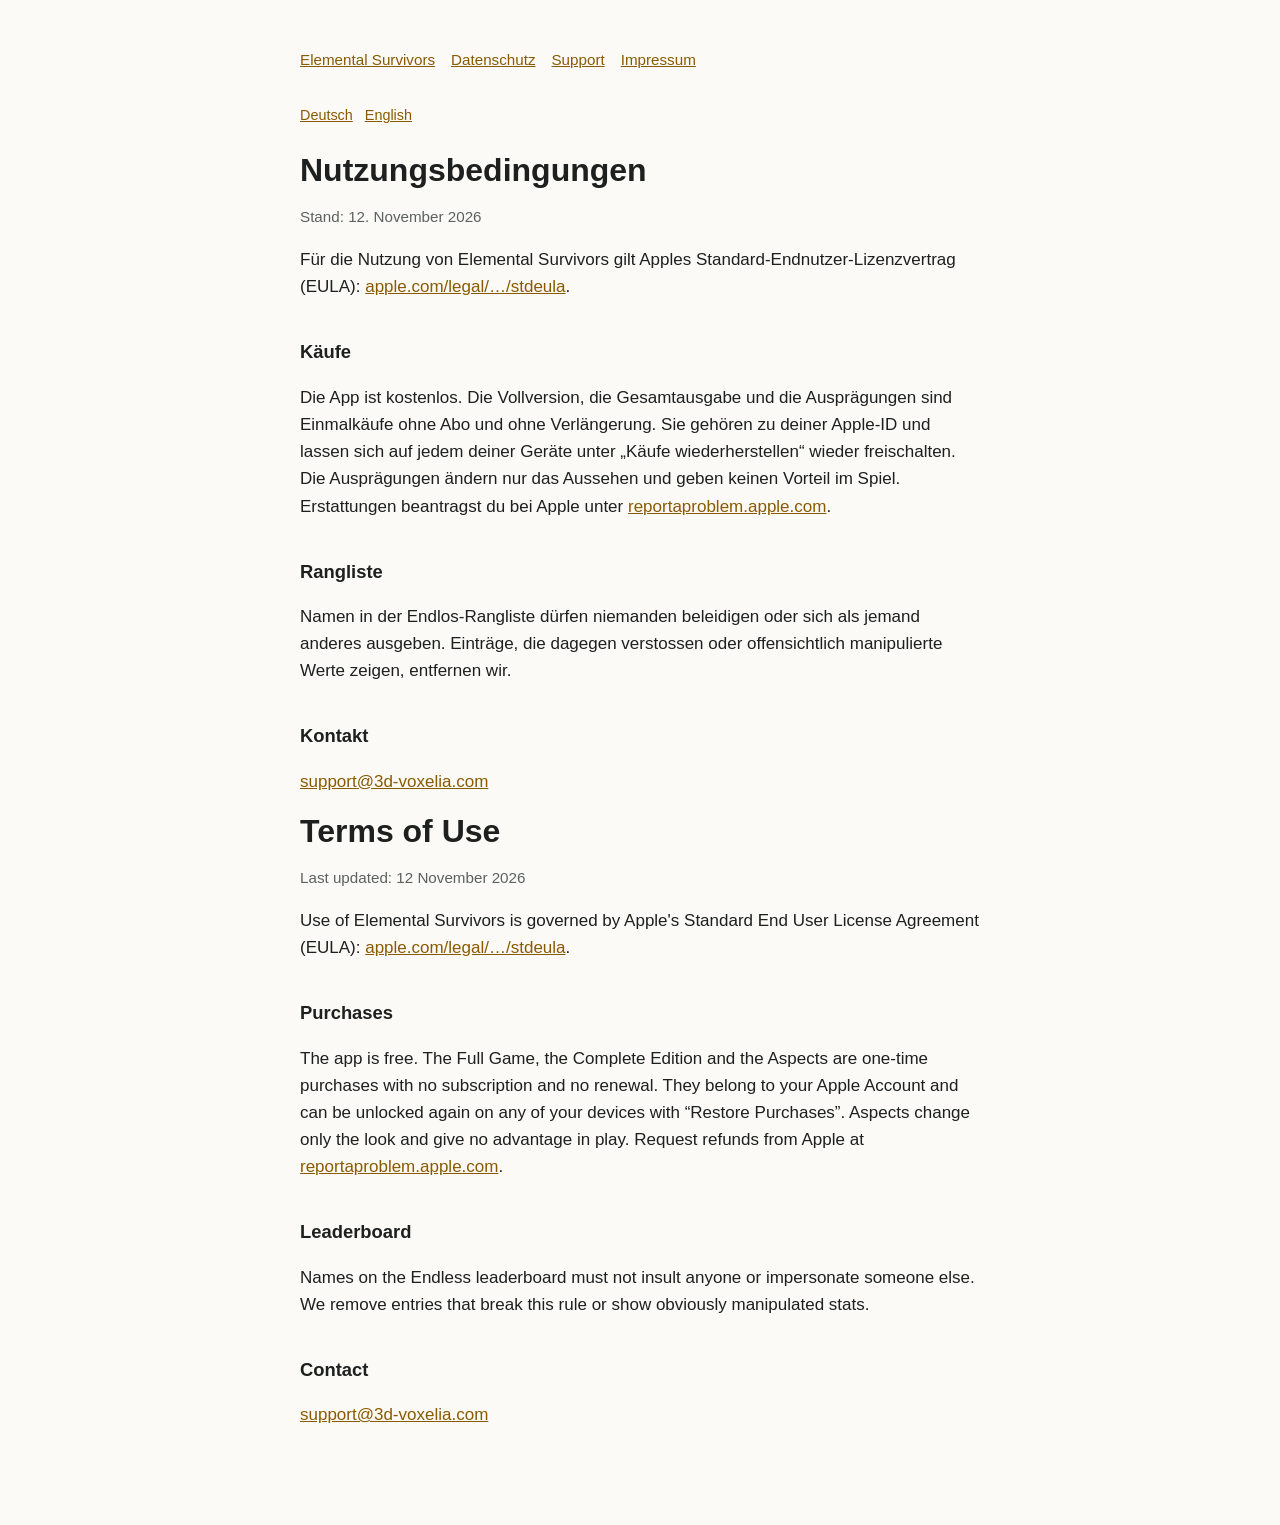
==== terms.html @ 25c73297 "Legal-Seiten" ====
<!doctype html>
<html lang="de">
<head>
<meta charset="utf-8"><meta name="viewport" content="width=device-width,initial-scale=1">
<title>Elemental Survivors – Nutzungsbedingungen / Terms</title><link rel="stylesheet" href="style.css">
</head>
<body><main>
<nav><a href="index.html">Elemental Survivors</a><a href="privacy.html">Datenschutz</a><a href="support.html">Support</a><a href="impressum.html">Impressum</a></nav>
<div class="lang"><a href="#de">Deutsch</a><a href="#en">English</a></div>

<section id="de">
<h1>Nutzungsbedingungen</h1>
<p class="muted">Stand: 12. November 2026</p>
<p>Für die Nutzung von Elemental Survivors gilt Apples Standard-Endnutzer-Lizenzvertrag (EULA): <a href="https://www.apple.com/legal/internet-services/itunes/dev/stdeula/">apple.com/legal/…/stdeula</a>.</p>
<h2>Käufe</h2>
<p>Die App ist kostenlos. Die Vollversion, die Gesamtausgabe und die Ausprägungen sind Einmalkäufe ohne Abo und ohne Verlängerung. Sie gehören zu deiner Apple-ID und lassen sich auf jedem deiner Geräte unter „Käufe wiederherstellen“ wieder freischalten. Die Ausprägungen ändern nur das Aussehen und geben keinen Vorteil im Spiel. Erstattungen beantragst du bei Apple unter <a href="https://reportaproblem.apple.com">reportaproblem.apple.com</a>.</p>
<h2>Rangliste</h2>
<p>Namen in der Endlos-Rangliste dürfen niemanden beleidigen oder sich als jemand anderes ausgeben. Einträge, die dagegen verstossen oder offensichtlich manipulierte Werte zeigen, entfernen wir.</p>
<h2>Kontakt</h2>
<p><a href="mailto:support@3d-voxelia.com">support@3d-voxelia.com</a></p>
</section>

<section id="en">
<h1>Terms of Use</h1>
<p class="muted">Last updated: 12 November 2026</p>
<p>Use of Elemental Survivors is governed by Apple's Standard End User License Agreement (EULA): <a href="https://www.apple.com/legal/internet-services/itunes/dev/stdeula/">apple.com/legal/…/stdeula</a>.</p>
<h2>Purchases</h2>
<p>The app is free. The Full Game, the Complete Edition and the Aspects are one-time purchases with no subscription and no renewal. They belong to your Apple Account and can be unlocked again on any of your devices with “Restore Purchases”. Aspects change only the look and give no advantage in play. Request refunds from Apple at <a href="https://reportaproblem.apple.com">reportaproblem.apple.com</a>.</p>
<h2>Leaderboard</h2>
<p>Names on the Endless leaderboard must not insult anyone or impersonate someone else. We remove entries that break this rule or show obviously manipulated stats.</p>
<h2>Contact</h2>
<p><a href="mailto:support@3d-voxelia.com">support@3d-voxelia.com</a></p>
</section>
</main></body>
</html>
---- style.css ----
:root{--bg:#fbfaf7;--ink:#1d201f;--muted:#5b625f;--accent:#8a5a00;--line:#e4e1da;--card:#ffffff}
@media (prefers-color-scheme:dark){:root{--accent:#dbbb71;--bg:#121413;--ink:#ecefed;--muted:#a3aaa6;--line:#2a2e2c;--card:#1a1d1c}}
*{box-sizing:border-box}
body{margin:0;background:var(--bg);color:var(--ink);font:17px/1.6 -apple-system,BlinkMacSystemFont,"Segoe UI",sans-serif}
main{max-width:720px;margin:0 auto;padding:48px 20px 80px}
h1{font-size:2rem;line-height:1.2;margin:0 0 .25em}
h2{font-size:1.15rem;margin:2em 0 .4em}
p,li{color:var(--ink)} .muted{color:var(--muted);font-size:.95rem}
a{color:var(--accent)}
nav{display:flex;gap:16px;flex-wrap:wrap;margin-bottom:32px;font-size:.95rem}
.lang{display:flex;gap:12px;font-size:.9rem;margin:8px 0 24px}
.card{background:var(--card);border:1px solid var(--line);border-radius:14px;padding:16px 18px}
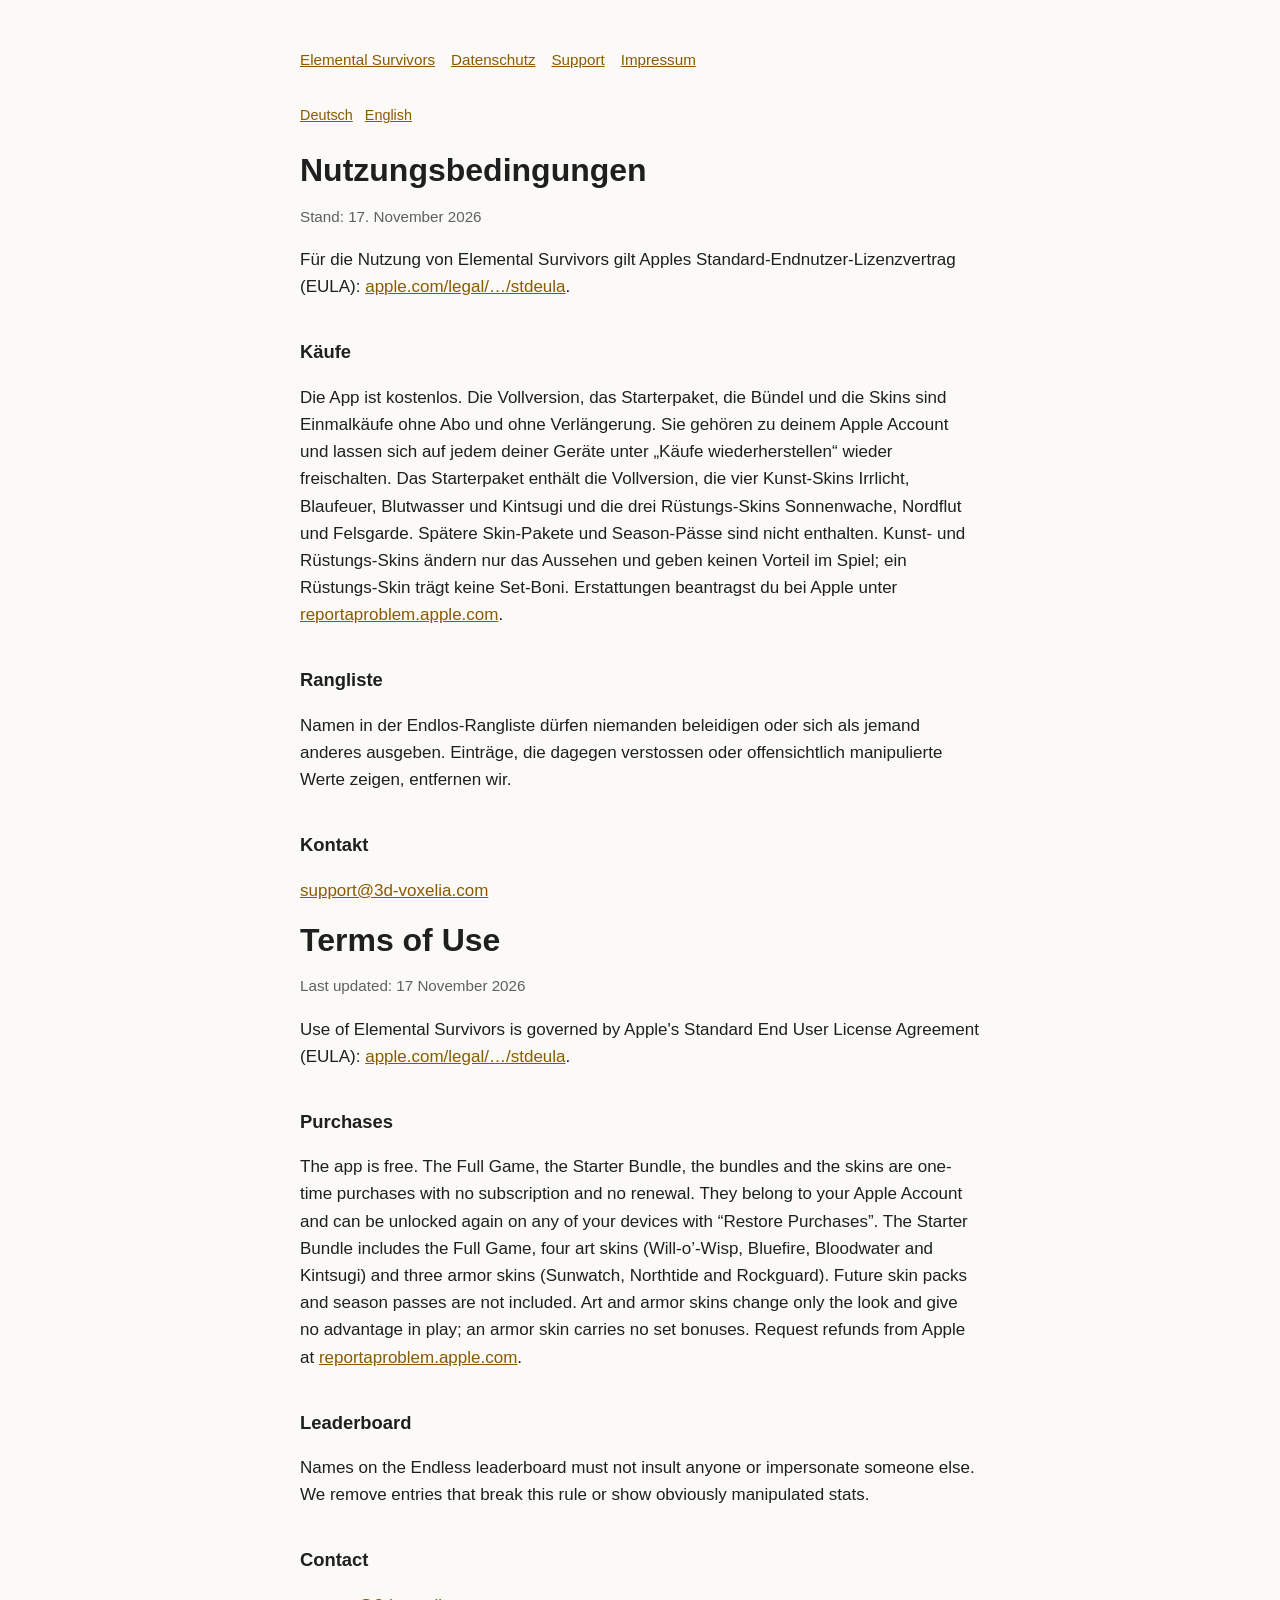
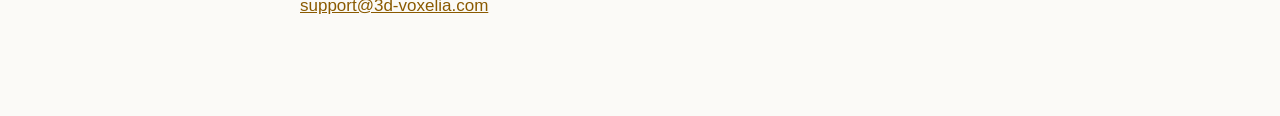
==== commit b8bfe2dd: "Name what is sold as the shop does: Starterpaket, bundles, art skins and armor skins; an armor skin " ====
--- a/terms.html
+++ b/terms.html
@@ -10,10 +10,10 @@
 
 <section id="de">
 <h1>Nutzungsbedingungen</h1>
-<p class="muted">Stand: 12. November 2026</p>
+<p class="muted">Stand: 17. November 2026</p>
 <p>Für die Nutzung von Elemental Survivors gilt Apples Standard-Endnutzer-Lizenzvertrag (EULA): <a href="https://www.apple.com/legal/internet-services/itunes/dev/stdeula/">apple.com/legal/…/stdeula</a>.</p>
 <h2>Käufe</h2>
-<p>Die App ist kostenlos. Die Vollversion, die Gesamtausgabe und die Ausprägungen sind Einmalkäufe ohne Abo und ohne Verlängerung. Sie gehören zu deiner Apple-ID und lassen sich auf jedem deiner Geräte unter „Käufe wiederherstellen“ wieder freischalten. Die Ausprägungen ändern nur das Aussehen und geben keinen Vorteil im Spiel. Erstattungen beantragst du bei Apple unter <a href="https://reportaproblem.apple.com">reportaproblem.apple.com</a>.</p>
+<p>Die App ist kostenlos. Die Vollversion, das Starterpaket, die Bündel und die Skins sind Einmalkäufe ohne Abo und ohne Verlängerung. Sie gehören zu deinem Apple Account und lassen sich auf jedem deiner Geräte unter „Käufe wiederherstellen“ wieder freischalten. Das Starterpaket enthält die Vollversion, die vier Kunst-Skins Irrlicht, Blaufeuer, Blutwasser und Kintsugi und die drei Rüstungs-Skins Sonnenwache, Nordflut und Felsgarde. Spätere Skin-Pakete und Season-Pässe sind nicht enthalten. Kunst- und Rüstungs-Skins ändern nur das Aussehen und geben keinen Vorteil im Spiel; ein Rüstungs-Skin trägt keine Set-Boni. Erstattungen beantragst du bei Apple unter <a href="https://reportaproblem.apple.com">reportaproblem.apple.com</a>.</p>
 <h2>Rangliste</h2>
 <p>Namen in der Endlos-Rangliste dürfen niemanden beleidigen oder sich als jemand anderes ausgeben. Einträge, die dagegen verstossen oder offensichtlich manipulierte Werte zeigen, entfernen wir.</p>
 <h2>Kontakt</h2>
@@ -22,10 +22,10 @@
 
 <section id="en">
 <h1>Terms of Use</h1>
-<p class="muted">Last updated: 12 November 2026</p>
+<p class="muted">Last updated: 17 November 2026</p>
 <p>Use of Elemental Survivors is governed by Apple's Standard End User License Agreement (EULA): <a href="https://www.apple.com/legal/internet-services/itunes/dev/stdeula/">apple.com/legal/…/stdeula</a>.</p>
 <h2>Purchases</h2>
-<p>The app is free. The Full Game, the Complete Edition and the Aspects are one-time purchases with no subscription and no renewal. They belong to your Apple Account and can be unlocked again on any of your devices with “Restore Purchases”. Aspects change only the look and give no advantage in play. Request refunds from Apple at <a href="https://reportaproblem.apple.com">reportaproblem.apple.com</a>.</p>
+<p>The app is free. The Full Game, the Starter Bundle, the bundles and the skins are one-time purchases with no subscription and no renewal. They belong to your Apple Account and can be unlocked again on any of your devices with “Restore Purchases”. The Starter Bundle includes the Full Game, four art skins (Will-o’-Wisp, Bluefire, Bloodwater and Kintsugi) and three armor skins (Sunwatch, Northtide and Rockguard). Future skin packs and season passes are not included. Art and armor skins change only the look and give no advantage in play; an armor skin carries no set bonuses. Request refunds from Apple at <a href="https://reportaproblem.apple.com">reportaproblem.apple.com</a>.</p>
 <h2>Leaderboard</h2>
 <p>Names on the Endless leaderboard must not insult anyone or impersonate someone else. We remove entries that break this rule or show obviously manipulated stats.</p>
 <h2>Contact</h2>
